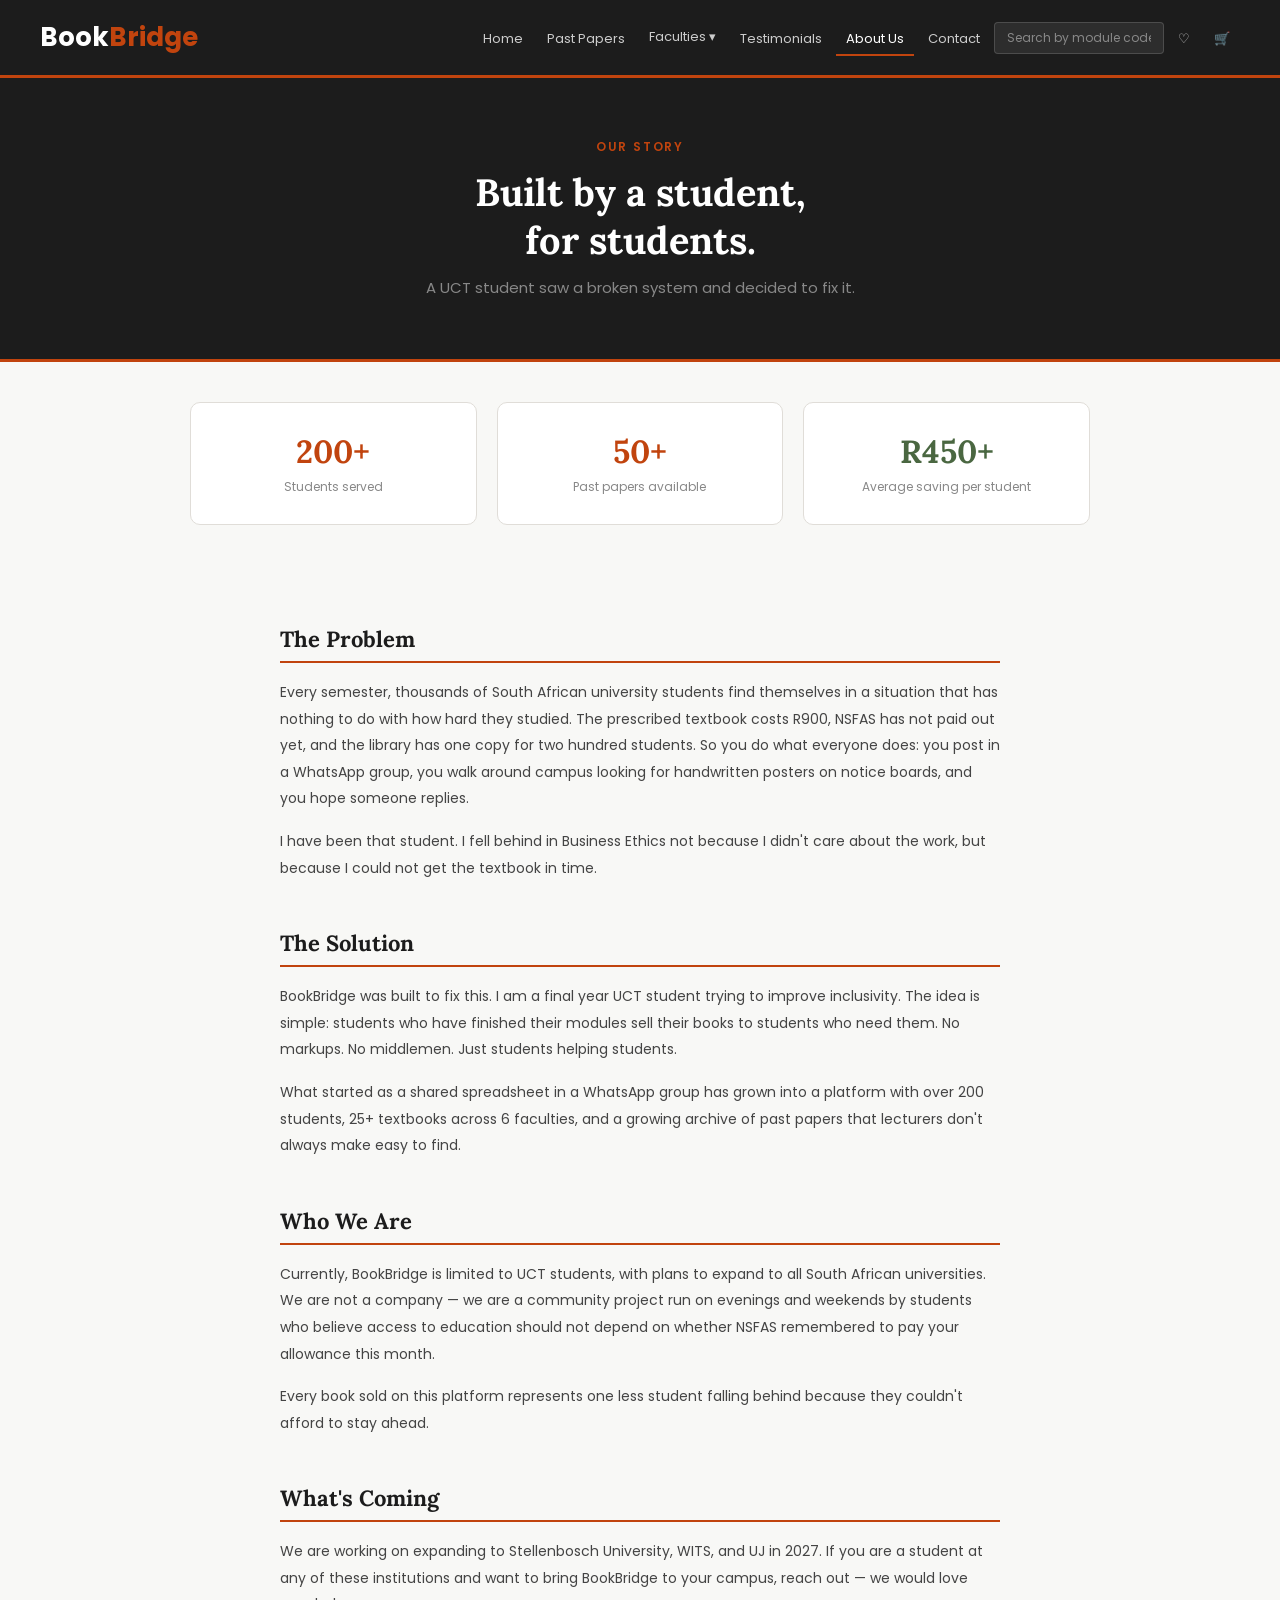
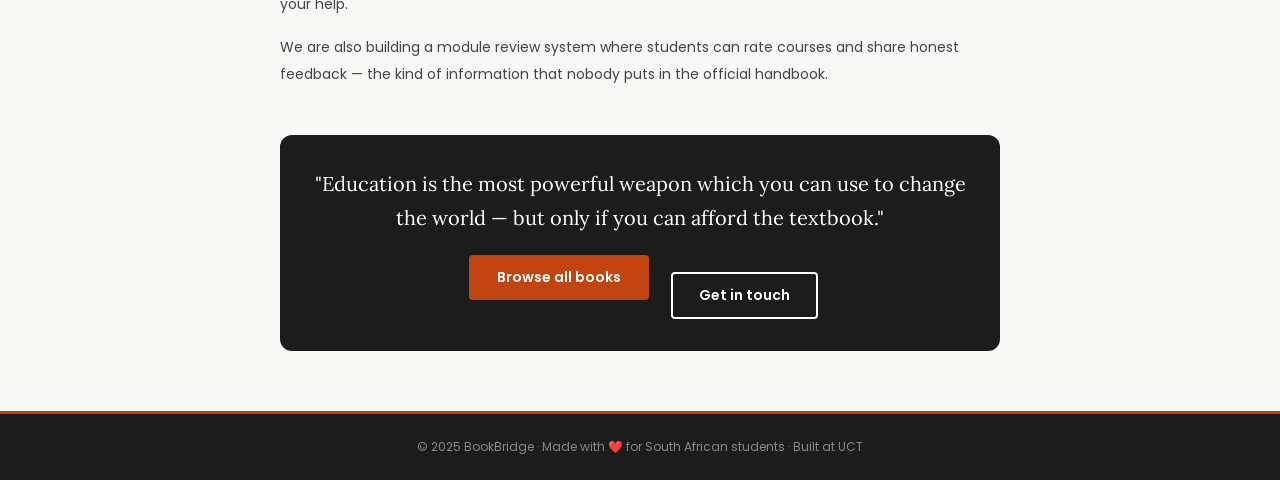
==== about.html @ 65fb14e6 "Initial commit - BookBridge website" ====
<!DOCTYPE html>
<html lang="en">
<head>
  <meta charset="UTF-8">
  <meta name="viewport" content="width=device-width, initial-scale=1.0">
  <title>About Us — BookBridge</title>
  <link href="https://fonts.googleapis.com/css2?family=Lora:wght@700&family=Poppins:wght@400;600&display=swap" rel="stylesheet">
  <link rel="stylesheet" href="style.css">
</head>
<body>

  <nav class="navbar">
    <a href="index.html" class="logo">Book<span>Bridge</span></a>
    <ul class="nav-links">
      <li><a href="index.html">Home</a></li>
      <li><a href="past-papers.html">Past Papers</a></li>
      <li class="nav-dropdown"><a href="#">Faculties ▾</a>
        <div class="dropdown-menu">
          <div class="dropdown-faculty"><a href="faculty health.html">🏥 Health Sciences</a></div>
          <div class="dropdown-faculty"><a href="faculty science.html">🔬 Science</a></div>
          <div class="dropdown-faculty"><a href="faculty commerce.html">💰 Commerce</a></div>
          <div class="dropdown-faculty"><a href="faculty humanities.html">🏛️ Humanities</a></div>
          <div class="dropdown-faculty"><a href="faculty EBE.html">⚙️ Engineering</a></div>
          <div class="dropdown-faculty"><a href="faculty law.html">⚖️ Law</a></div>
        </div>
      </li>
      <li><a href="testimonals.html">Testimonials</a></li>
      <li><a href="about.html" class="active">About Us</a></li>
      <li><a href="contact.html">Contact</a></li>
      <li><input type="text" class="nav-search" placeholder="Search by module code..."></li>
      <li><a href="#" class="nav-icon">♡</a></li>
      <li><a href="cart.html" class="nav-icon">🛒</a></li>
    </ul>
  </nav>

  <!-- ABOUT HERO -->
  <section class="about-hero">
    <div style="animation: fadeIn 0.6s ease;">
      <p style="font-size:12px;font-weight:600;letter-spacing:0.15em;text-transform:uppercase;color:#C1440E;margin-bottom:12px;">Our Story</p>
      <h1>Built by a student,<br>for students.</h1>
      <p style="margin-top:12px;">A UCT student saw a broken system and decided to fix it.</p>
    </div>
  </section>

  <!-- STATS -->
  <div style="background:#F8F8F6;padding:40px 40px;">
    <div class="about-stats" style="max-width:900px;margin:0 auto;">
      <div class="about-stat reveal reveal-delay-1">
        <div class="about-stat-num" data-target="200">0+</div>
        <div class="about-stat-label">Students served</div>
      </div>
      <div class="about-stat reveal reveal-delay-2">
        <div class="about-stat-num" data-target="50">0+</div>
        <div class="about-stat-label">Past papers available</div>
      </div>
      <div class="about-stat reveal reveal-delay-3">
        <div class="about-stat-num" style="color:#4A6741;" data-target="450">R0</div>
        <div class="about-stat-label">Average saving per student</div>
      </div>
    </div>
  </div>

  <!-- STORY -->
  <div class="about-content">
    <div class="about-section reveal">
      <h2>The Problem</h2>
      <p>Every semester, thousands of South African university students find themselves in a situation that has nothing to do with how hard they studied. The prescribed textbook costs R900, NSFAS has not paid out yet, and the library has one copy for two hundred students. So you do what everyone does: you post in a WhatsApp group, you walk around campus looking for handwritten posters on notice boards, and you hope someone replies.</p>
      <p>I have been that student. I fell behind in Business Ethics not because I didn't care about the work, but because I could not get the textbook in time.</p>
    </div>

    <div class="about-section reveal">
      <h2>The Solution</h2>
      <p>BookBridge was built to fix this. I am a final year UCT student trying to improve inclusivity. The idea is simple: students who have finished their modules sell their books to students who need them. No markups. No middlemen. Just students helping students.</p>
      <p>What started as a shared spreadsheet in a WhatsApp group has grown into a platform with over 200 students, 25+ textbooks across 6 faculties, and a growing archive of past papers that lecturers don't always make easy to find.</p>
    </div>

    <div class="about-section reveal">
      <h2>Who We Are</h2>
      <p>Currently, BookBridge is limited to UCT students, with plans to expand to all South African universities. We are not a company — we are a community project run on evenings and weekends by students who believe access to education should not depend on whether NSFAS remembered to pay your allowance this month.</p>
      <p>Every book sold on this platform represents one less student falling behind because they couldn't afford to stay ahead.</p>
    </div>

    <div class="about-section reveal">
      <h2>What's Coming</h2>
      <p>We are working on expanding to Stellenbosch University, WITS, and UJ in 2027. If you are a student at any of these institutions and want to bring BookBridge to your campus, reach out — we would love your help.</p>
      <p>We are also building a module review system where students can rate courses and share honest feedback — the kind of information that nobody puts in the official handbook.</p>
    </div>

    <div style="background: #1C1C1C; border-radius: 12px; padding: 32px; margin-top: 40px; text-align:center; animation: fadeIn 0.6s ease;" class="reveal">
      <p style="font-family:'Lora',serif;font-size:20px;color:white;line-height:1.7;margin-bottom:20px;">"Education is the most powerful weapon which you can use to change the world — but only if you can afford the textbook."</p>
      <a href="shop.html" class="btn-main">Browse all books</a>
      <a href="contact.html" class="btn-outline" style="margin-left:12px;">Get in touch</a>
    </div>
  </div>

  <footer class="footer">
    <p>© 2025 BookBridge · Made with ❤️ for South African students · Built at UCT</p>
  </footer>

  <script>
    const obs = new IntersectionObserver(entries => {
      entries.forEach(e => { if (e.isIntersecting) { e.target.classList.add('visible'); obs.unobserve(e.target); } });
    }, { threshold: 0.1 });
    document.querySelectorAll('.reveal').forEach(el => obs.observe(el));

    // Count up stats
    const statObs = new IntersectionObserver(entries => {
      entries.forEach(e => {
        if (e.isIntersecting) {
          const target = parseInt(e.target.dataset.target);
          let start = 0;
          const step = Math.ceil(target / 60);
          const prefix = e.target.textContent.startsWith('R') ? 'R' : '';
          const suffix = '+';
          const t = setInterval(() => {
            start = Math.min(start + step, target);
            e.target.textContent = prefix + start + (start < target ? '' : suffix);
            if (start >= target) clearInterval(t);
          }, 16);
          statObs.unobserve(e.target);
        }
      });
    }, { threshold: 0.5 });
    document.querySelectorAll('[data-target]').forEach(el => statObs.observe(el));
  </script>
</body>
</html>
---- style.css ----
/* =============================================
   BOOKBRIDGE — GLOBAL STYLES
   ============================================= */

* {
  margin: 0;
  padding: 0;
  box-sizing: border-box;
}

body {
  font-family: 'Poppins', sans-serif;
  background-color: #F8F8F6;
  color: #1C1C1C;
}

/* ── NAVBAR ── */
.navbar {
  background-color: #1C1C1C;
  padding: 18px 40px;
  display: flex;  /* FIXED typo: was display:felx */
  align-items: center;
  justify-content: space-between;
  border-bottom: 3px solid #C1440E;
  position: sticky;
  top: 0;
  z-index: 500;
}

.logo {
  font-size: 26px;
  font-weight: 700;
  color: #ffffff;
  text-decoration: none;
  font-family: 'Poppins', sans-serif;
}

.logo span {
  color: #C1440E;
}

.nav-links {
  display: flex;
  gap: 4px;
  list-style: none;
  align-items: center;
}

.nav-links a {
  color: #cccccc;
  text-decoration: none;
  font-size: 13px;
  font-family: 'Poppins', sans-serif;
  transition: all 0.3s ease;
  padding: 6px 10px;
  border-bottom: 2px solid transparent;
  position: relative;
}

.nav-links a:hover {
  color: #ffffff;
  border-bottom-color: #C1440E;
}

.nav-links a.active {
  color: #ffffff;
  border-bottom-color: #C1440E;
}

/* DROPDOWN MEGA MENU */
.nav-dropdown {
  position: relative;
}

.nav-dropdown > a {
  display: flex;
  align-items: center;
  gap: 4px;
  cursor: pointer;
}

.dropdown-menu {
  display: none;
  position: absolute;
  top: 100%;
  left: 0;
  background: #1C1C1C;
  border: 1px solid #333;
  border-top: 2px solid #C1440E;
  min-width: 200px;
  z-index: 600;
  box-shadow: 0 8px 24px rgba(0,0,0,0.4);
  animation: fadeIn 0.2s ease;
}

.nav-dropdown:hover .dropdown-menu {
  display: block;
}

.dropdown-faculty {
  position: relative;
}

.dropdown-faculty > a {
  display: flex;
  align-items: center;
  justify-content: space-between;
  padding: 10px 16px;
  color: #ccc;
  font-size: 13px;
  text-decoration: none;
  transition: all 0.2s;
  border-left: 3px solid transparent;
  border-bottom: none;
  cursor: pointer;
}

.dropdown-faculty > a:hover {
  color: white;
  background: rgba(193,68,14,0.15);
  border-left-color: #C1440E;
}

.sub-menu {
  display: none;
  position: absolute;
  top: 0;
  left: 100%;
  background: #252525;
  border: 1px solid #333;
  border-left: 2px solid #C1440E;
  min-width: 180px;
  box-shadow: 8px 4px 24px rgba(0,0,0,0.4);
  animation: fadeIn 0.15s ease;
}

.dropdown-faculty:hover .sub-menu {
  display: block;
}

.sub-menu a {
  display: block;
  padding: 9px 16px;
  color: #bbb;
  font-size: 12px;
  text-decoration: none;
  border-bottom: none !important;
  border-left: 3px solid transparent;
  transition: all 0.2s;
}

.sub-menu a:hover {
  color: white;
  background: rgba(193,68,14,0.2);
  border-left-color: #C1440E;
}

/* NAV SEARCH */
.nav-search {
  background: rgba(255,255,255,0.08);
  border: 1px solid rgba(255,255,255,0.15);
  border-radius: 4px;
  padding: 6px 12px;
  color: white;
  font-size: 12px;
  outline: none;
  width: 170px;
  font-family: 'Poppins', sans-serif;
  transition: all 0.3s ease;
}

.nav-search:focus {
  border-color: #C1440E;
  background: rgba(255,255,255,0.12);
  width: 200px;
}

.nav-search::placeholder {
  color: #888;
}

.nav-icon {
  color: #cccccc;
  font-size: 18px;
  text-decoration: none;
  transition: all 0.3s ease;
  border-bottom: none !important;
}

.nav-icon:hover {
  color: #C1440E;
  transform: scale(1.2);
}

/* =============================================
   ANIMATIONS
   ============================================= */

@keyframes fadeIn {
  from { opacity: 0; }
  to { opacity: 1; }
}

@keyframes slideUp {
  from {
    opacity: 0;
    transform: translateY(24px);
  }
  to {
    opacity: 1;
    transform: translateY(0);
  }
}

@keyframes slideDown {
  from {
    opacity: 0;
    transform: translateY(-16px);
  }
  to {
    opacity: 1;
    transform: translateY(0);
  }
}

@keyframes zoomSlow {
  from { transform: scale(1); }
  to { transform: scale(1.08); }
}

@keyframes countUp {
  from { opacity: 0; transform: translateY(10px); }
  to { opacity: 1; transform: translateY(0); }
}

@keyframes ripple {
  0% { transform: scale(0); opacity: 0.5; }
  100% { transform: scale(4); opacity: 0; }
}

@keyframes chipBounce {
  0%, 100% { transform: scale(1); }
  50% { transform: scale(0.92); }
}

@keyframes modalIn {
  from { opacity: 0; transform: scale(0.92) translateY(20px); }
  to { opacity: 1; transform: scale(1) translateY(0); }
}

/* Scroll reveal base */
.reveal {
  opacity: 0;
  transform: translateY(30px);
  transition: opacity 0.6s ease, transform 0.6s ease;
}

.reveal.visible {
  opacity: 1;
  transform: translateY(0);
}

.reveal-delay-1 { transition-delay: 0.1s; }
.reveal-delay-2 { transition-delay: 0.2s; }
.reveal-delay-3 { transition-delay: 0.3s; }
.reveal-delay-4 { transition-delay: 0.4s; }

/* =============================================
   HERO SECTION
   ============================================= */

.hero {
  position: relative;
  height: 500px;
  display: flex;
  align-items: center;
  justify-content: center;
  overflow: hidden;
  text-align: center;
}

.hero-bg {
  position: absolute;
  top: 0; left: 0; right: 0; bottom: 0;
  background-image: url('images/hero-bg.jpg');
  background-size: cover;
  background-position: center;
  animation: zoomSlow 8s ease-in-out infinite alternate;
}

.hero-overlay {
  position: absolute;
  top: 0; left: 0; right: 0; bottom: 0;
  background: rgba(28, 28, 28, 0.75);
}

.hero-content {
  position: relative;
  z-index: 2;
  padding: 0 40px;
}

.hero-content h1 {
  font-family: 'Lora', serif;
  font-size: 42px;
  color: #ffffff;
  margin-bottom: 14px;
  animation: fadeIn 1s ease forwards;
  opacity: 0;
  animation-delay: 0.2s;
}

.hero-content p {
  font-family: 'Poppins', sans-serif;
  font-size: 16px;
  color: #E8D5B0;
  margin-bottom: 28px;
  animation: slideUp 0.8s ease forwards;
  opacity: 0;
  animation-delay: 0.6s;
}

.hero-btns {
  animation: slideUp 0.8s ease forwards;
  opacity: 0;
  animation-delay: 0.9s;
}

.stats-row {
  display: flex;
  gap: 16px;
  justify-content: center;
  margin-top: 28px;
  animation: slideUp 0.8s ease forwards;
  opacity: 0;
  animation-delay: 1.2s;
}

.stat-card {
  background: rgba(255, 255, 255, 0.12);
  border: 1px solid rgba(255, 255, 255, 0.25);
  border-radius: 8px;
  padding: 12px 24px;
  text-align: center;
  backdrop-filter: blur(6px);
  transition: all 0.3s ease;
  cursor: default;
}

.stat-card:hover {
  background: rgba(255, 255, 255, 0.2);
  border-color: rgba(193, 68, 14, 0.5);
  transform: translateY(-3px);
}

.stat-number {
  font-family: 'Lora', serif;
  font-size: 20px;
  font-weight: 700;
  color: #C1440E;
}

.stat-number.olive {
  color: #8DB87A;
}

.stat-label {
  font-size: 11px;
  color: #E8D5B0;
  margin-top: 2px;
}

/* =============================================
   BUTTONS
   ============================================= */

.btn-main {
  background-color: #C1440E;
  color: #ffffff;
  border: none;
  border-radius: 4px;
  padding: 12px 28px;
  font-size: 14px;
  font-weight: 600;
  font-family: 'Poppins', sans-serif;
  cursor: pointer;
  text-decoration: none;
  display: inline-block;
  transition: all 0.3s ease;
  position: relative;
  overflow: hidden;
  margin: 0 6px;
}

.btn-main:hover {
  background-color: #A33A0C;
  color: #ffffff;
  transform: translateY(-2px);
  box-shadow: 0 6px 16px rgba(193, 68, 14, 0.4);
}

.btn-main:active {
  transform: translateY(0);
  box-shadow: none;
}

.btn-outline {
  background-color: transparent;
  color: #ffffff;
  border: 2px solid #ffffff;
  border-radius: 4px;
  padding: 11px 26px;
  font-size: 14px;
  font-weight: 600;
  font-family: 'Poppins', sans-serif;
  cursor: pointer;
  text-decoration: none;
  display: inline-block;
  transition: all 0.3s ease;
}

.btn-outline:hover {
  background-color: #ffffff;
  color: #1C1C1C;
  transform: translateY(-2px);
  box-shadow: 0 4px 12px rgba(255, 255, 255, 0.2);
}

.btn-outline:active {
  transform: translateY(0);
  box-shadow: none;
}

.btn-outline-dark {
  background-color: transparent;
  color: #1C1C1C;
  border: 2px solid #1C1C1C;
  border-radius: 4px;
  padding: 12px 32px;
  font-size: 14px;
  font-weight: 600;
  font-family: 'Poppins', sans-serif;
  text-decoration: none;
  display: inline-block;
  transition: all 0.3s ease;
}

.btn-outline-dark:hover {
  background-color: #1C1C1C;
  color: #ffffff;
  transform: translateY(-2px);
}

.btn-outline-dark:active {
  transform: translateY(0);
}

.btn-small {
  background-color: #C1440E;
  color: #ffffff;
  border: none;
  border-radius: 3px;
  padding: 5px 10px;
  font-size: 11px;
  font-family: 'Poppins', sans-serif;
  cursor: pointer;
  width: 100%;
  transition: all 0.3s ease;
}

.btn-small:hover {
  background-color: #A33A0C;
  color: #ffffff;
  transform: translateY(-1px);
}

.btn-small:active {
  transform: translateY(0);
}

/* =============================================
   FACULTY SECTION
   ============================================= */

.faculty-section {
  padding: 60px 40px;
  background-color: #F8F8F6;
  text-align: center;
}

.section-title {
  font-family: 'Lora', serif;
  font-size: 28px;
  color: #1C1C1C;
  margin-bottom: 8px;
}

.section-subtitle {
  font-family: 'Poppins', sans-serif;
  font-size: 14px;
  color: #888888;
  margin-bottom: 40px;
}

.faculty-grid {
  display: grid;
  grid-template-columns: repeat(3, 1fr);
  gap: 20px;
  max-width: 1200px;
  margin: 0 auto;
}

.faculty-card {
  background-color: #ffffff;
  border: 1px solid #E0DDD8;
  border-radius: 10px;
  overflow: hidden;
  text-decoration: none;
  color: #1C1C1C;
  display: flex;
  flex-direction: column;
  transition: all 0.3s ease;
  cursor: pointer;
}

.faculty-card:hover {
  transform: translateY(-6px);
  box-shadow: 0 12px 28px rgba(193, 68, 14, 0.18);
  border-color: #C1440E;
}

.faculty-img {
  width: 100%;
  height: 160px;
  overflow: hidden;
  background-color: #E8E4DE;
}

.faculty-img img {
  width: 100%;
  height: 100%;
  object-fit: cover;
  transition: transform 0.4s ease;
}

.faculty-card:hover .faculty-img img {
  transform: scale(1.05);
}

.faculty-info {
  padding: 16px;
  flex: 1;
  text-align: left;
}

.faculty-name {
  font-family: 'Lora', serif;
  font-size: 15px;
  font-weight: 700;
  color: #1C1C1C;
  margin-bottom: 6px;
}

.faculty-desc {
  font-family: 'Poppins', sans-serif;
  font-size: 12px;
  color: #888888;
  margin-bottom: 10px;
  line-height: 1.5;
}

.faculty-count {
  font-family: 'Poppins', sans-serif;
  font-size: 11px;
  font-weight: 600;
  color: #4A6741;
  background-color: #EDF2E8;
  padding: 3px 10px;
  border-radius: 20px;
}

.faculty-btn {
  background-color: #C1440E;
  color: #ffffff;
  font-family: 'Poppins', sans-serif;
  font-size: 13px;
  font-weight: 600;
  padding: 9px 22px;
  border-radius: 30px;          /* pill shape */
  text-align: center;
  width: fit-content;
  margin: 0 16px 16px auto;     /* right-aligned, off the bottom */
  transition: all 0.3s ease;
}

.faculty-card:hover .faculty-btn {
  background-color: #A33A0C;
  transform: translateY(-1px);
  box-shadow: 0 4px 12px rgba(193, 68, 14, 0.35);
}

.section-cta {
  margin-top: 40px;
}

/* =============================================
   BOOK CARDS (All Books / Faculty pages)
   ============================================= */

.book-card {
  background: #ffffff;
  border: 1px solid #E0DDD8;
  border-radius: 10px;
  overflow: hidden;
  display: flex;
  flex-direction: column;
  transition: all 0.3s ease;
  cursor: pointer;
}

.book-card:hover {
  transform: translateY(-6px);
  box-shadow: 0 12px 28px rgba(193, 68, 14, 0.18);
  border-color: #C1440E;
}

.book-card:hover .book-thumb img {
  transform: scale(1.06);
}

.book-thumb {
  height: 180px;
  overflow: hidden;
  background: #E8E4DE;
  position: relative;
}

.book-thumb img {
  width: 100%;
  height: 100%;
  object-fit: cover;
  transition: transform 0.4s ease;
}

.book-badge-row {
  position: absolute;
  top: 8px;
  left: 8px;
  display: flex;
  gap: 4px;
}

.badge {
  font-size: 10px;
  font-weight: 600;
  padding: 3px 8px;
  border-radius: 20px;
  font-family: 'Poppins', sans-serif;
}

.badge-faculty {
  background: rgba(28,28,28,0.75);
  color: #E8D5B0;
}

.badge-new { background: #4A6741; color: white; }
.badge-good { background: #2a7bc4; color: white; }
.badge-acceptable { background: #C1440E; color: white; }

.book-info {
  padding: 14px;
  flex: 1;
}

.book-code {
  font-size: 11px;
  font-weight: 600;
  color: #C1440E;
  text-transform: uppercase;
  letter-spacing: 0.05em;
  margin-bottom: 4px;
}

.book-title {
  font-family: 'Lora', serif;
  font-size: 14px;
  font-weight: 700;
  color: #1C1C1C;
  margin-bottom: 6px;
  line-height: 1.4;
}

.book-review {
  font-size: 11px;
  color: #888;
  font-style: italic;
  line-height: 1.5;
  margin-bottom: 8px;
  padding: 6px 8px;
  background: #fdf8f4;
  border-left: 2px solid #C1440E;
  border-radius: 0 4px 4px 0;
}

.book-seller {
  font-size: 11px;
  color: #666;
  margin-bottom: 4px;
}

.book-seller span {
  font-weight: 600;
  color: #4A6741;
}

.book-price-row {
  display: flex;
  align-items: center;
  justify-content: space-between;
  padding: 10px 14px;
  border-top: 1px solid #f0ede8;
}

.book-price {
  font-family: 'Lora', serif;
  font-size: 18px;
  font-weight: 700;
  color: #C1440E;
}

.book-buy-btn {
  background: #C1440E;
  color: white;
  border: none;
  border-radius: 4px;
  padding: 6px 14px;
  font-size: 12px;
  font-weight: 600;
  font-family: 'Poppins', sans-serif;
  cursor: pointer;
  transition: all 0.3s ease;
}

.book-buy-btn:hover {
  background: #A33A0C;
  transform: translateY(-1px);
}

/* =============================================
   PAGE HEADER (used on inner pages)
   ============================================= */

.page-header {
  background: #1C1C1C;
  padding: 40px 40px 32px;
  border-bottom: 3px solid #C1440E;
  animation: fadeIn 0.5s ease;
}

.breadcrumb {
  display: flex;
  align-items: center;
  gap: 6px;
  font-size: 12px;
  color: #888;
  margin-bottom: 14px;
}

.breadcrumb a {
  color: #888;
  text-decoration: none;
  transition: color 0.2s;
}

.breadcrumb a:hover {
  color: #C1440E;
}

.breadcrumb .sep {
  color: #555;
}

.breadcrumb .current {
  color: #C1440E;
}

.page-header h1 {
  font-family: 'Lora', serif;
  font-size: 32px;
  color: #ffffff;
  margin-bottom: 6px;
  animation: slideDown 0.5s ease;
}

.page-header h1 span {
  color: #C1440E;
}

.page-header p {
  font-size: 13px;
  color: #888;
}

/* =============================================
   FILTER BAR
   ============================================= */

.filter-bar {
  background: #ffffff;
  border-bottom: 1px solid #E0DDD8;
  padding: 14px 32px;
  display: flex;
  align-items: center;
  gap: 12px;
  flex-wrap: wrap;
}

.filter-search {
  background: #F8F8F6;
  border: 1px solid #E0DDD8;
  border-radius: 4px;
  padding: 7px 14px;
  font-size: 13px;
  font-family: 'Poppins', sans-serif;
  outline: none;
  width: 220px;
  transition: all 0.3s ease;
  color: #1C1C1C;
}

.filter-search:focus {
  border-color: #C1440E;
  box-shadow: 0 0 0 2px rgba(193,68,14,0.1);
}

.filter-select {
  background: #F8F8F6;
  border: 1px solid #E0DDD8;
  border-radius: 4px;
  padding: 7px 14px;
  font-size: 13px;
  font-family: 'Poppins', sans-serif;
  outline: none;
  color: #1C1C1C;
  cursor: pointer;
  transition: all 0.3s ease;
}

.filter-select:focus {
  border-color: #C1440E;
}

.chip {
  background: #F8F8F6;
  border: 1px solid #E0DDD8;
  border-radius: 20px;
  padding: 5px 14px;
  font-size: 12px;
  font-weight: 600;
  font-family: 'Poppins', sans-serif;
  cursor: pointer;
  transition: all 0.25s ease;
  color: #666;
  user-select: none;
}

.chip:hover {
  border-color: #C1440E;
  color: #C1440E;
}

.chip.active {
  background: #C1440E;
  border-color: #C1440E;
  color: white;
  animation: chipBounce 0.25s ease;
}

/* =============================================
   SIDEBAR (Past Papers / Faculty pages)
   ============================================= */

.main-layout {
  display: grid;
  grid-template-columns: 240px 1fr;
  min-height: calc(100vh - 130px);
}

.sidebar {
  background: #ffffff;
  border-right: 1px solid #E0DDD8;
  padding: 28px 0;
}

.sidebar-label {
  font-size: 10px;
  font-weight: 600;
  text-transform: uppercase;
  letter-spacing: 0.12em;
  color: #aaa;
  padding: 0 20px;
  margin-bottom: 10px;
}

.fac-btn {
  display: flex;
  align-items: center;
  gap: 10px;
  width: 100%;
  padding: 11px 20px;
  background: none;
  border: none;
  border-left: 3px solid transparent;
  text-align: left;
  cursor: pointer;
  font-family: 'Poppins', sans-serif;
  font-size: 13px;
  color: #444;
  transition: all 0.2s;
}

.fac-btn:hover {
  background: #fdf8f4;
  color: #C1440E;
  border-left-color: #C1440E;
}

.fac-btn.active {
  background: #fdf0eb;
  color: #C1440E;
  border-left-color: #C1440E;
  font-weight: 600;
}

.fac-icon {
  font-size: 1rem;
  width: 1.3rem;
  text-align: center;
}

.fac-count {
  margin-left: auto;
  background: #f0ede8;
  color: #999;
  font-size: 10px;
  font-weight: 600;
  padding: 2px 7px;
  border-radius: 10px;
}

.fac-btn.active .fac-count {
  background: #C1440E;
  color: white;
}

.sidebar-divider {
  height: 1px;
  background: #E0DDD8;
  margin: 10px 20px;
}

/* =============================================
   CONTENT AREA
   ============================================= */

.content {
  padding: 28px 32px;
  background: #F8F8F6;
}

.content-top {
  display: flex;
  align-items: flex-start;
  justify-content: space-between;
  margin-bottom: 20px;
  flex-wrap: wrap;
  gap: 12px;
}

.content-title {
  font-family: 'Lora', serif;
  font-size: 20px;
  color: #1C1C1C;
  margin-bottom: 3px;
}

.content-sub {
  font-size: 12px;
  color: #888;
}

/* =============================================
   PAPER CARDS (Past Papers page)
   ============================================= */

.year-group {
  margin-bottom: 32px;
}

.year-label {
  font-family: 'Lora', serif;
  font-size: 14px;
  font-weight: 700;
  color: #888;
  margin-bottom: 14px;
  padding-bottom: 6px;
  border-bottom: 1px solid #E0DDD8;
  letter-spacing: 0.05em;
}

.papers-grid {
  display: grid;
  grid-template-columns: repeat(auto-fill, minmax(220px, 1fr));
  gap: 16px;
}

.paper-card {
  background: #ffffff;
  border: 1px solid #E0DDD8;
  border-radius: 8px;
  overflow: hidden;
  cursor: pointer;
  transition: all 0.3s ease;
  display: flex;
  flex-direction: column;
}

.paper-card:hover {
  transform: translateY(-4px);
  box-shadow: 0 8px 24px rgba(193,68,14,0.15);
  border-color: #C1440E;
}

.paper-thumb {
  position: relative;
  height: 140px;
  overflow: hidden;
  background: #f5f0e8;
}

.paper-thumb img {
  width: 100%;
  height: 100%;
  object-fit: cover;
  transition: transform 0.4s ease;
}

.paper-card:hover .paper-thumb img {
  transform: scale(1.04);
}

.thumb-overlay {
  position: absolute;
  inset: 0;
  background: rgba(193,68,14,0.7);
  display: flex;
  align-items: center;
  justify-content: center;
  font-size: 1.5rem;
  opacity: 0;
  transition: opacity 0.3s ease;
}

.paper-card:hover .thumb-overlay {
  opacity: 1;
}

.paper-body {
  padding: 12px;
  flex: 1;
}

.paper-tags {
  display: flex;
  gap: 6px;
  align-items: center;
  margin-bottom: 6px;
}

.tag-code {
  font-size: 10px;
  font-weight: 700;
  color: #C1440E;
  background: #fdf0eb;
  padding: 2px 7px;
  border-radius: 3px;
  font-family: 'Poppins', sans-serif;
}

.tag-type {
  font-size: 10px;
  font-weight: 600;
  padding: 2px 7px;
  border-radius: 3px;
  font-family: 'Poppins', sans-serif;
}

.tag-type.exam { background: #e8f0e8; color: #4A6741; }
.tag-type.test { background: #e8eef8; color: #2a5a9c; }
.tag-type.memo { background: #f8f0e0; color: #8a6020; }

.paper-name {
  font-family: 'Lora', serif;
  font-size: 13px;
  font-weight: 700;
  color: #1C1C1C;
  margin-bottom: 4px;
  line-height: 1.4;
}

.paper-meta {
  font-size: 11px;
  color: #888;
}

.paper-view-btn {
  background: #1C1C1C;
  color: white;
  border: none;
  padding: 8px;
  font-size: 11px;
  font-weight: 600;
  font-family: 'Poppins', sans-serif;
  cursor: pointer;
  transition: background 0.2s;
  width: 100%;
}

.paper-card:hover .paper-view-btn {
  background: #C1440E;
}

/* =============================================
   MODAL
   ============================================= */

.modal-overlay {
  position: fixed;
  inset: 0;
  background: rgba(0,0,0,0.8);
  z-index: 900;
  display: flex;
  align-items: center;
  justify-content: center;
  opacity: 0;
  visibility: hidden;
  transition: opacity 0.3s ease, visibility 0.3s;
}

.modal-overlay.open {
  opacity: 1;
  visibility: visible;
}

.modal-box {
  background: white;
  border-radius: 12px;
  max-width: 680px;
  width: 90%;
  max-height: 85vh;
  overflow-y: auto;
  position: relative;
  animation: modalIn 0.35s ease;
}

.modal-header {
  padding: 20px 24px 16px;
  border-bottom: 1px solid #E0DDD8;
  display: flex;
  align-items: flex-start;
  justify-content: space-between;
  gap: 12px;
}

.modal-title {
  font-family: 'Lora', serif;
  font-size: 18px;
  color: #1C1C1C;
  margin-bottom: 4px;
}

.modal-meta {
  font-size: 12px;
  color: #888;
}

.modal-close {
  background: none;
  border: none;
  font-size: 20px;
  cursor: pointer;
  color: #888;
  padding: 4px;
  flex-shrink: 0;
  transition: color 0.2s;
}

.modal-close:hover {
  color: #C1440E;
}

.modal-img-wrap {
  padding: 16px 24px;
}

.modal-img-wrap img {
  width: 100%;
  border-radius: 6px;
}

.modal-placeholder {
  background: #f5f0e8;
  border-radius: 8px;
  padding: 48px 24px;
  text-align: center;
}

.ph-icon {
  font-size: 3rem;
  margin-bottom: 12px;
}

.modal-placeholder p {
  font-size: 13px;
  color: #888;
  line-height: 1.7;
}

.modal-placeholder code {
  background: #e8e4de;
  padding: 2px 6px;
  border-radius: 3px;
  font-size: 11px;
  color: #C1440E;
}

.modal-nav {
  display: flex;
  align-items: center;
  justify-content: space-between;
  padding: 14px 24px 20px;
  border-top: 1px solid #E0DDD8;
}

.modal-nav button {
  background: #1C1C1C;
  color: white;
  border: none;
  border-radius: 4px;
  padding: 8px 18px;
  font-size: 13px;
  font-family: 'Poppins', sans-serif;
  cursor: pointer;
  transition: all 0.2s ease;
}

.modal-nav button:hover:not(:disabled) {
  background: #C1440E;
}

.modal-nav button:disabled {
  opacity: 0.35;
  cursor: not-allowed;
}

.modal-counter {
  font-size: 12px;
  color: #888;
  font-family: 'Poppins', sans-serif;
}

/* =============================================
   EMPTY STATE
   ============================================= */

.empty {
  grid-column: 1 / -1;
  text-align: center;
  padding: 60px 20px;
  color: #888;
}

.empty-icon {
  font-size: 3rem;
  margin-bottom: 12px;
}

.empty h3 {
  font-family: 'Lora', serif;
  font-size: 18px;
  color: #1C1C1C;
  margin-bottom: 6px;
}

.empty p {
  font-size: 13px;
}

/* =============================================
   TESTIMONIALS / REVIEWS PAGE
   ============================================= */

.testimonial-card {
  background: #ffffff;
  border: 1px solid #E0DDD8;
  border-radius: 10px;
  padding: 24px;
  transition: all 0.3s ease;
  position: relative;
}

.testimonial-card:hover {
  transform: translateY(-4px);
  box-shadow: 0 10px 24px rgba(193,68,14,0.12);
  border-color: #C1440E;
}

.testimonial-quote {
  font-size: 36px;
  color: #C1440E;
  line-height: 1;
  margin-bottom: 8px;
  font-family: 'Lora', serif;
}

.testimonial-text {
  font-size: 13px;
  color: #444;
  line-height: 1.7;
  margin-bottom: 16px;
  font-style: italic;
}

.testimonial-tip {
  background: #fdf8f4;
  border-left: 3px solid #C1440E;
  border-radius: 0 6px 6px 0;
  padding: 10px 14px;
  margin-bottom: 16px;
}

.testimonial-tip h4 {
  font-size: 11px;
  font-weight: 700;
  color: #C1440E;
  text-transform: uppercase;
  letter-spacing: 0.05em;
  margin-bottom: 4px;
}

.testimonial-tip p {
  font-size: 12px;
  color: #666;
  line-height: 1.6;
}

.testimonial-author {
  display: flex;
  align-items: center;
  gap: 12px;
}

.author-avatar {
  width: 40px;
  height: 40px;
  border-radius: 50%;
  background: #C1440E;
  color: white;
  display: flex;
  align-items: center;
  justify-content: center;
  font-family: 'Lora', serif;
  font-size: 16px;
  font-weight: 700;
  flex-shrink: 0;
}

.author-name {
  font-weight: 700;
  font-size: 13px;
  color: #1C1C1C;
  margin-bottom: 2px;
}

.author-detail {
  font-size: 11px;
  color: #888;
}

/* =============================================
   ABOUT PAGE
   ============================================= */

.about-hero {
  background: #1C1C1C;
  padding: 60px 40px;
  border-bottom: 3px solid #C1440E;
  text-align: center;
}

.about-hero h1 {
  font-family: 'Lora', serif;
  font-size: 38px;
  color: white;
  margin-bottom: 12px;
}

.about-hero p {
  font-size: 15px;
  color: #888;
  max-width: 600px;
  margin: 0 auto;
}

.about-content {
  max-width: 800px;
  margin: 0 auto;
  padding: 60px 40px;
}

.about-section {
  margin-bottom: 48px;
}

.about-section h2 {
  font-family: 'Lora', serif;
  font-size: 22px;
  color: #1C1C1C;
  margin-bottom: 16px;
  padding-bottom: 8px;
  border-bottom: 2px solid #C1440E;
}

.about-section p {
  font-size: 14px;
  color: #444;
  line-height: 1.9;
  margin-bottom: 16px;
}

.about-stats {
  display: grid;
  grid-template-columns: repeat(3, 1fr);
  gap: 20px;
  margin: 40px 0;
}

.about-stat {
  text-align: center;
  padding: 28px 20px;
  background: white;
  border: 1px solid #E0DDD8;
  border-radius: 10px;
  transition: all 0.3s ease;
}

.about-stat:hover {
  border-color: #C1440E;
  box-shadow: 0 6px 20px rgba(193,68,14,0.1);
}

.about-stat-num {
  font-family: 'Lora', serif;
  font-size: 32px;
  font-weight: 700;
  color: #C1440E;
  margin-bottom: 6px;
}

.about-stat-label {
  font-size: 12px;
  color: #888;
}

/* =============================================
   CONTACT PAGE
   ============================================= */

.contact-layout {
  display: grid;
  grid-template-columns: 1fr 1fr;
  gap: 40px;
  max-width: 1000px;
  margin: 0 auto;
  padding: 60px 40px;
}

.contact-form-wrap h2,
.contact-info-wrap h2 {
  font-family: 'Lora', serif;
  font-size: 22px;
  color: #1C1C1C;
  margin-bottom: 6px;
}

.contact-form-wrap p,
.contact-info-wrap p {
  font-size: 13px;
  color: #888;
  margin-bottom: 24px;
}

.form-group {
  margin-bottom: 16px;
}

.form-group label {
  display: block;
  font-size: 12px;
  font-weight: 600;
  color: #444;
  margin-bottom: 6px;
}

.form-group input,
.form-group textarea {
  width: 100%;
  padding: 10px 14px;
  border: 1px solid #E0DDD8;
  border-radius: 4px;
  font-size: 13px;
  font-family: 'Poppins', sans-serif;
  color: #1C1C1C;
  background: #F8F8F6;
  outline: none;
  transition: all 0.3s ease;
}

.form-group input:focus,
.form-group textarea:focus {
  border-color: #C1440E;
  background: white;
  box-shadow: 0 0 0 3px rgba(193,68,14,0.1);
}

.form-group textarea {
  resize: vertical;
  min-height: 120px;
}

.contact-info-item {
  display: flex;
  align-items: flex-start;
  gap: 14px;
  margin-bottom: 20px;
  padding: 14px;
  background: white;
  border: 1px solid #E0DDD8;
  border-radius: 8px;
  transition: all 0.3s ease;
}

.contact-info-item:hover {
  border-color: #C1440E;
}

.contact-icon {
  font-size: 1.2rem;
  width: 36px;
  height: 36px;
  background: #fdf0eb;
  border-radius: 50%;
  display: flex;
  align-items: center;
  justify-content: center;
  flex-shrink: 0;
}

.contact-info-text h4 {
  font-size: 13px;
  font-weight: 600;
  color: #1C1C1C;
  margin-bottom: 3px;
}

.contact-info-text p {
  font-size: 12px;
  color: #888;
  margin: 0;
}

.social-links {
  display: flex;
  gap: 10px;
  margin-top: 20px;
  flex-wrap: wrap;
}

.social-btn {
  display: flex;
  align-items: center;
  gap: 6px;
  padding: 8px 16px;
  border-radius: 4px;
  font-size: 12px;
  font-weight: 600;
  text-decoration: none;
  transition: all 0.3s ease;
  font-family: 'Poppins', sans-serif;
}

.social-btn:hover {
  transform: translateY(-2px);
}

.social-instagram { background: #E1306C; color: white; }
.social-linkedin { background: #0077B5; color: white; }
.social-twitter { background: #1DA1F2; color: white; }
.social-facebook { background: #4267B2; color: white; }

/* =============================================
   FOOTER
   ============================================= */

.footer {
  background: #1C1C1C;
  color: #888;
  text-align: center;
  padding: 24px 40px;
  font-size: 12px;
  border-top: 3px solid #C1440E;
  margin-top: auto;
}

.footer a {
  color: #C1440E;
  text-decoration: none;
}

/* =============================================
   RESPONSIVE
   ============================================= */

@media (max-width: 900px) {
  .main-layout {
    grid-template-columns: 200px 1fr;
  }
  .contact-layout {
    grid-template-columns: 1fr;
  }
  .about-stats {
    grid-template-columns: repeat(3, 1fr);
  }
}

@media (max-width: 768px) {
  .faculty-grid {
    grid-template-columns: repeat(2, 1fr);
  }
  .main-layout {
    grid-template-columns: 1fr;
  }
  .sidebar {
    display: flex;
    overflow-x: auto;
    padding: 12px 0;
    border-right: none;
    border-bottom: 1px solid #E0DDD8;
  }
  .fac-btn {
    white-space: nowrap;
    padding: 8px 16px;
    border-left: none;
    border-bottom: 3px solid transparent;
  }
  .fac-btn.active {
    border-left: none;
    border-bottom-color: #C1440E;
  }
  .sidebar-label, .sidebar-divider { display: none; }
  .navbar { padding: 14px 20px; }
  .page-header { padding: 28px 20px; }
  .content { padding: 20px; }
  .filter-bar { padding: 12px 20px; }
  .about-stats { grid-template-columns: 1fr; }
  .stats-row { flex-wrap: wrap; }
}

@media (max-width: 480px) {
  .faculty-grid {
    grid-template-columns: 1fr;
  }
  .nav-links { display: none; }
  .hero-content h1 { font-size: 28px; }
}

/* =============================================
   NEW ADDITIONS — REQUEST MODAL, SELL PAGE,
   FORM INPUTS, PULSE, GLOW ANIMATIONS
   ============================================= */

/* ── PULSE ANIMATION for Request Textbook button ── */
@keyframes pulse {
  0%   { box-shadow: 0 0 0 0 rgba(193, 68, 14, 0.55); }
  70%  { box-shadow: 0 0 0 10px rgba(193, 68, 14, 0); }
  100% { box-shadow: 0 0 0 0 rgba(193, 68, 14, 0); }
}

/* ── MODAL SLIDE-DOWN ANIMATION ── */
@keyframes modalSlideDown {
  from {
    opacity: 0;
    transform: translateY(-32px) scale(0.97);
  }
  to {
    opacity: 1;
    transform: translateY(0) scale(1);
  }
}

/* ── INPUT GLOW KEYFRAME ── */
@keyframes inputGlow {
  0%   { box-shadow: 0 0 0 0 rgba(193, 68, 14, 0.25); }
  100% { box-shadow: 0 0 0 4px rgba(193, 68, 14, 0.12); }
}

/* =============================================
   REQUEST TEXTBOOK BUTTON (pulsing outline)
   ============================================= */
.btn-request {
  background-color: #C1440E;
  color: #ffffff;
  border: none;
  border-radius: 4px;
  padding: 12px 28px;
  font-size: 14px;
  font-weight: 600;
  font-family: 'Poppins', sans-serif;
  cursor: pointer;
  text-decoration: none;
  display: inline-block;
  transition: all 0.3s ease;
  animation: pulse 2.2s ease-in-out infinite;
  margin: 0 6px;
}

.btn-request:hover {
  background-color: #A33A0C;
  color: #ffffff;
  transform: translateY(-2px);
  animation: none;
  box-shadow: 0 6px 16px rgba(193, 68, 14, 0.4);
}

.btn-request:active {
  transform: translateY(0);
  box-shadow: none;
}

/* =============================================
   REQUEST MODAL OVERLAY
   ============================================= */
.req-modal-overlay {
  position: fixed;
  inset: 0;
  background: rgba(10, 10, 10, 0.72);
  z-index: 900;
  display: flex;
  align-items: center;
  justify-content: center;
  padding: 20px;
  opacity: 0;
  visibility: hidden;
  transition: opacity 0.3s ease, visibility 0.3s ease;
}

.req-modal-overlay.open {
  opacity: 1;
  visibility: visible;
}

.req-modal-box {
  background: #ffffff;
  border-radius: 14px;
  width: 100%;
  max-width: 600px;
  max-height: 90vh;
  overflow-y: auto;
  position: relative;
  animation: modalSlideDown 0.35s cubic-bezier(0.34, 1.1, 0.64, 1) both;
  /* cubic-bezier gives a slight overshoot — feels springy */
}

.req-modal-header {
  background: #1C1C1C;
  border-radius: 14px 14px 0 0;
  padding: 22px 28px 20px;
  border-bottom: 3px solid #C1440E;
  display: flex;
  align-items: flex-start;
  justify-content: space-between;
}

.req-modal-header h2 {
  font-family: 'Lora', serif;
  font-size: 20px;
  color: #ffffff;
  margin-bottom: 4px;
}

.req-modal-header p {
  font-size: 12px;
  color: #888888;
}

.req-modal-close {
  background: none;
  border: none;
  color: #888;
  font-size: 22px;
  cursor: pointer;
  padding: 2px 6px;
  line-height: 1;
  transition: color 0.2s, transform 0.2s;
  flex-shrink: 0;
}

.req-modal-close:hover {
  color: #C1440E;
  transform: rotate(90deg);
}

.req-modal-body {
  padding: 28px;
}

/* Two-column grid for form rows */
.form-row-2 {
  display: grid;
  grid-template-columns: 1fr 1fr;
  gap: 16px;
}

/* =============================================
   SHARED FORM FIELD STYLES
   (used on both modal and sell.html)
   ============================================= */
.form-group {
  margin-bottom: 16px;
}

.form-group label {
  display: block;
  font-size: 12px;
  font-weight: 600;
  color: #444444;
  margin-bottom: 6px;
  font-family: 'Poppins', sans-serif;
  letter-spacing: 0.02em;
}

.form-group label .req-star {
  color: #C1440E;
  margin-left: 2px;
}

.form-group input,
.form-group select,
.form-group textarea {
  width: 100%;
  padding: 10px 14px;
  border: 1.5px solid #E0DDD8;
  border-radius: 5px;
  font-size: 13px;
  font-family: 'Poppins', sans-serif;
  color: #1C1C1C;
  background: #FDFCFA;
  outline: none;
  transition: border-color 0.25s ease, box-shadow 0.25s ease, background 0.25s ease;
  appearance: none;
  -webkit-appearance: none;
}

.form-group select {
  background-image: url("data:image/svg+xml,%3Csvg xmlns='http://www.w3.org/2000/svg' width='12' height='8' viewBox='0 0 12 8'%3E%3Cpath d='M1 1l5 5 5-5' stroke='%23888' stroke-width='1.5' fill='none' stroke-linecap='round'/%3E%3C/svg%3E");
  background-repeat: no-repeat;
  background-position: right 12px center;
  padding-right: 36px;
  cursor: pointer;
}

/* The glow on focus */
.form-group input:focus,
.form-group select:focus,
.form-group textarea:focus {
  border-color: #C1440E;
  background: #ffffff;
  animation: inputGlow 0.3s ease forwards;
  box-shadow: 0 0 0 4px rgba(193, 68, 14, 0.10);
}

.form-group textarea {
  resize: vertical;
  min-height: 90px;
  line-height: 1.6;
}

.form-group input::placeholder,
.form-group textarea::placeholder {
  color: #B0ABA4;
}

/* Urgency radio chips */
.urgency-group {
  display: flex;
  gap: 8px;
  flex-wrap: wrap;
  margin-top: 2px;
}

.urgency-chip {
  padding: 7px 16px;
  border: 1.5px solid #E0DDD8;
  border-radius: 20px;
  font-size: 12px;
  font-weight: 600;
  font-family: 'Poppins', sans-serif;
  cursor: pointer;
  color: #666;
  background: #FDFCFA;
  transition: all 0.2s ease;
  user-select: none;
}

.urgency-chip:hover {
  border-color: #C1440E;
  color: #C1440E;
}

.urgency-chip.selected {
  background: #C1440E;
  border-color: #C1440E;
  color: #ffffff;
}

/* Modal footer / submit row */
.req-modal-footer {
  padding: 0 28px 28px;
  display: flex;
  align-items: center;
  gap: 12px;
}

.req-modal-footer .note {
  font-size: 11px;
  color: #AAAAAA;
  line-height: 1.5;
}

/* =============================================
   SELL PAGE — page-specific extras
   ============================================= */
.sell-layout {
  display: grid;
  grid-template-columns: 1fr 380px;
  gap: 32px;
  max-width: 1100px;
  margin: 0 auto;
  padding: 48px 40px;
  align-items: start;
}

/* The main form card */
.sell-form-card {
  background: #ffffff;
  border: 1px solid #E0DDD8;
  border-radius: 12px;
  overflow: hidden;
}

.sell-form-card-header {
  background: #1C1C1C;
  border-bottom: 3px solid #C1440E;
  padding: 22px 28px;
}

.sell-form-card-header h2 {
  font-family: 'Lora', serif;
  font-size: 20px;
  color: #ffffff;
  margin-bottom: 4px;
}

.sell-form-card-header p {
  font-size: 12px;
  color: #888;
}

.sell-form-body {
  padding: 28px;
}

/* Section dividers inside the form */
.form-section-label {
  font-size: 10px;
  font-weight: 700;
  text-transform: uppercase;
  letter-spacing: 0.14em;
  color: #C1440E;
  margin-bottom: 14px;
  margin-top: 6px;
  padding-bottom: 6px;
  border-bottom: 1px solid #F0EDE8;
}

/* Right sidebar on sell page */
.sell-sidebar {
  display: flex;
  flex-direction: column;
  gap: 24px;
}

/* "Books looking for" section */
.looking-for-section {
  background: #ffffff;
  border: 1px solid #E0DDD8;
  border-radius: 12px;
  overflow: hidden;
}

.looking-for-header {
  background: #fdf8f4;
  border-bottom: 2px solid #C1440E;
  padding: 16px 20px;
}

.looking-for-header h3 {
  font-family: 'Lora', serif;
  font-size: 16px;
  color: #1C1C1C;
  margin-bottom: 3px;
}

.looking-for-header p {
  font-size: 12px;
  color: #888;
}

.wanted-book-item {
  display: flex;
  align-items: flex-start;
  gap: 12px;
  padding: 14px 20px;
  border-bottom: 1px solid #F5F2EE;
  transition: background 0.2s ease;
}

.wanted-book-item:last-child {
  border-bottom: none;
}

.wanted-book-item:hover {
  background: #fdf8f4;
}

.wanted-icon {
  width: 34px;
  height: 34px;
  background: #fdf0eb;
  border-radius: 50%;
  display: flex;
  align-items: center;
  justify-content: center;
  font-size: 0.9rem;
  flex-shrink: 0;
  margin-top: 1px;
}

.wanted-info h4 {
  font-size: 12px;
  font-weight: 700;
  color: #1C1C1C;
  margin-bottom: 2px;
  font-family: 'Poppins', sans-serif;
}

.wanted-info p {
  font-size: 11px;
  color: #888;
  line-height: 1.5;
}

.wanted-badge {
  margin-left: auto;
  background: #EDF2E8;
  color: #4A6741;
  font-size: 10px;
  font-weight: 700;
  padding: 3px 8px;
  border-radius: 10px;
  white-space: nowrap;
  flex-shrink: 0;
  font-family: 'Poppins', sans-serif;
}

/* Preview listing card */
.preview-section {
  background: #ffffff;
  border: 1px solid #E0DDD8;
  border-radius: 12px;
  overflow: hidden;
}

.preview-header {
  padding: 14px 18px;
  border-bottom: 1px solid #E0DDD8;
  background: #F8F8F6;
}

.preview-header h3 {
  font-family: 'Lora', serif;
  font-size: 14px;
  color: #1C1C1C;
}

.preview-header p {
  font-size: 11px;
  color: #888;
  margin-top: 2px;
}

/* The actual preview book card — reuses .book-card style */
.preview-book-card {
  margin: 0;
  border-radius: 0;
  border: none;
  box-shadow: none;
  cursor: default;
  pointer-events: none; /* static, not interactive */
}

.preview-book-card:hover {
  transform: none;
  box-shadow: none;
  border-color: transparent;
}

/* =============================================
   SUCCESS / ERROR INLINE MESSAGE
   ============================================= */
.form-success-msg {
  display: none;
  align-items: center;
  gap: 10px;
  background: #EDF2E8;
  border: 1px solid #4A6741;
  border-radius: 6px;
  padding: 12px 16px;
  margin-top: 16px;
  font-size: 13px;
  color: #2e5228;
  font-family: 'Poppins', sans-serif;
  animation: slideUp 0.4s ease forwards;
}

.form-success-msg.show {
  display: flex;
}

/* =============================================
   RESPONSIVE — sell page
   ============================================= */
@media (max-width: 900px) {
  .sell-layout {
    grid-template-columns: 1fr;
    padding: 32px 20px;
  }
  .form-row-2 {
    grid-template-columns: 1fr;
  }
  .req-modal-box {
    max-height: 95vh;
  }
}

@media (max-width: 600px) {
  .req-modal-body {
    padding: 20px;
  }
  .req-modal-footer {
    padding: 0 20px 20px;
    flex-direction: column;
    align-items: stretch;
  }
  .form-row-2 {
    grid-template-columns: 1fr;
  }
  /* =============================================
   ADD THIS BLOCK TO THE END OF style.css
   BOOKBRIDGE — CART & WISHLIST ADDITIONS
   ============================================= */

.book-actions {
  display: flex;
  gap: 8px;
  align-items: center;
}

.btn-cart {
  background-color: #C1440E;
  color: white;
  border: none;
  padding: 7px 14px;
  border-radius: 4px;
  cursor: pointer;
  font-family: 'Poppins', sans-serif;
  font-weight: 600;
  font-size: 12px;
  flex: 1;
  transition: all 0.3s ease;
  white-space: nowrap;
}

.btn-cart:hover {
  background-color: #A33A0C;
  transform: translateY(-2px);
  box-shadow: 0 4px 12px rgba(193,68,14,0.3);
}

.btn-wishlist {
  background: none;
  border: 1px solid #E0DDD8;
  color: #888;
  padding: 7px 10px;
  border-radius: 4px;
  cursor: pointer;
  font-size: 16px;
  transition: all 0.3s ease;
  line-height: 1;
  flex-shrink: 0;
}

.btn-wishlist:hover {
  border-color: #C1440E;
  color: #C1440E;
  transform: scale(1.1);
}

.btn-wishlist.active {
  color: #C1440E;
  border-color: #C1440E;
  background: rgba(193,68,14,0.06);
}

.cart-badge,
.wishlist-badge {
  position: absolute;
  top: -8px;
  right: -8px;
  background-color: #C1440E;
  color: white;
  font-size: 9px;
  font-weight: 700;
  padding: 2px 5px;
  border-radius: 20px;
  min-width: 16px;
  text-align: center;
  font-family: 'Poppins', sans-serif;
  pointer-events: none;
}

/* Make book-price-row stack when actions are present */
.book-price-row {
  flex-wrap: wrap;
  gap: 8px;
}
/* Make price row stack the price above the action buttons */
.book-price-row {
  flex-direction: column;
  align-items: flex-start;
  gap: 8px;
}
 
.book-price-row .book-price {
  margin-bottom: 0;
}
}
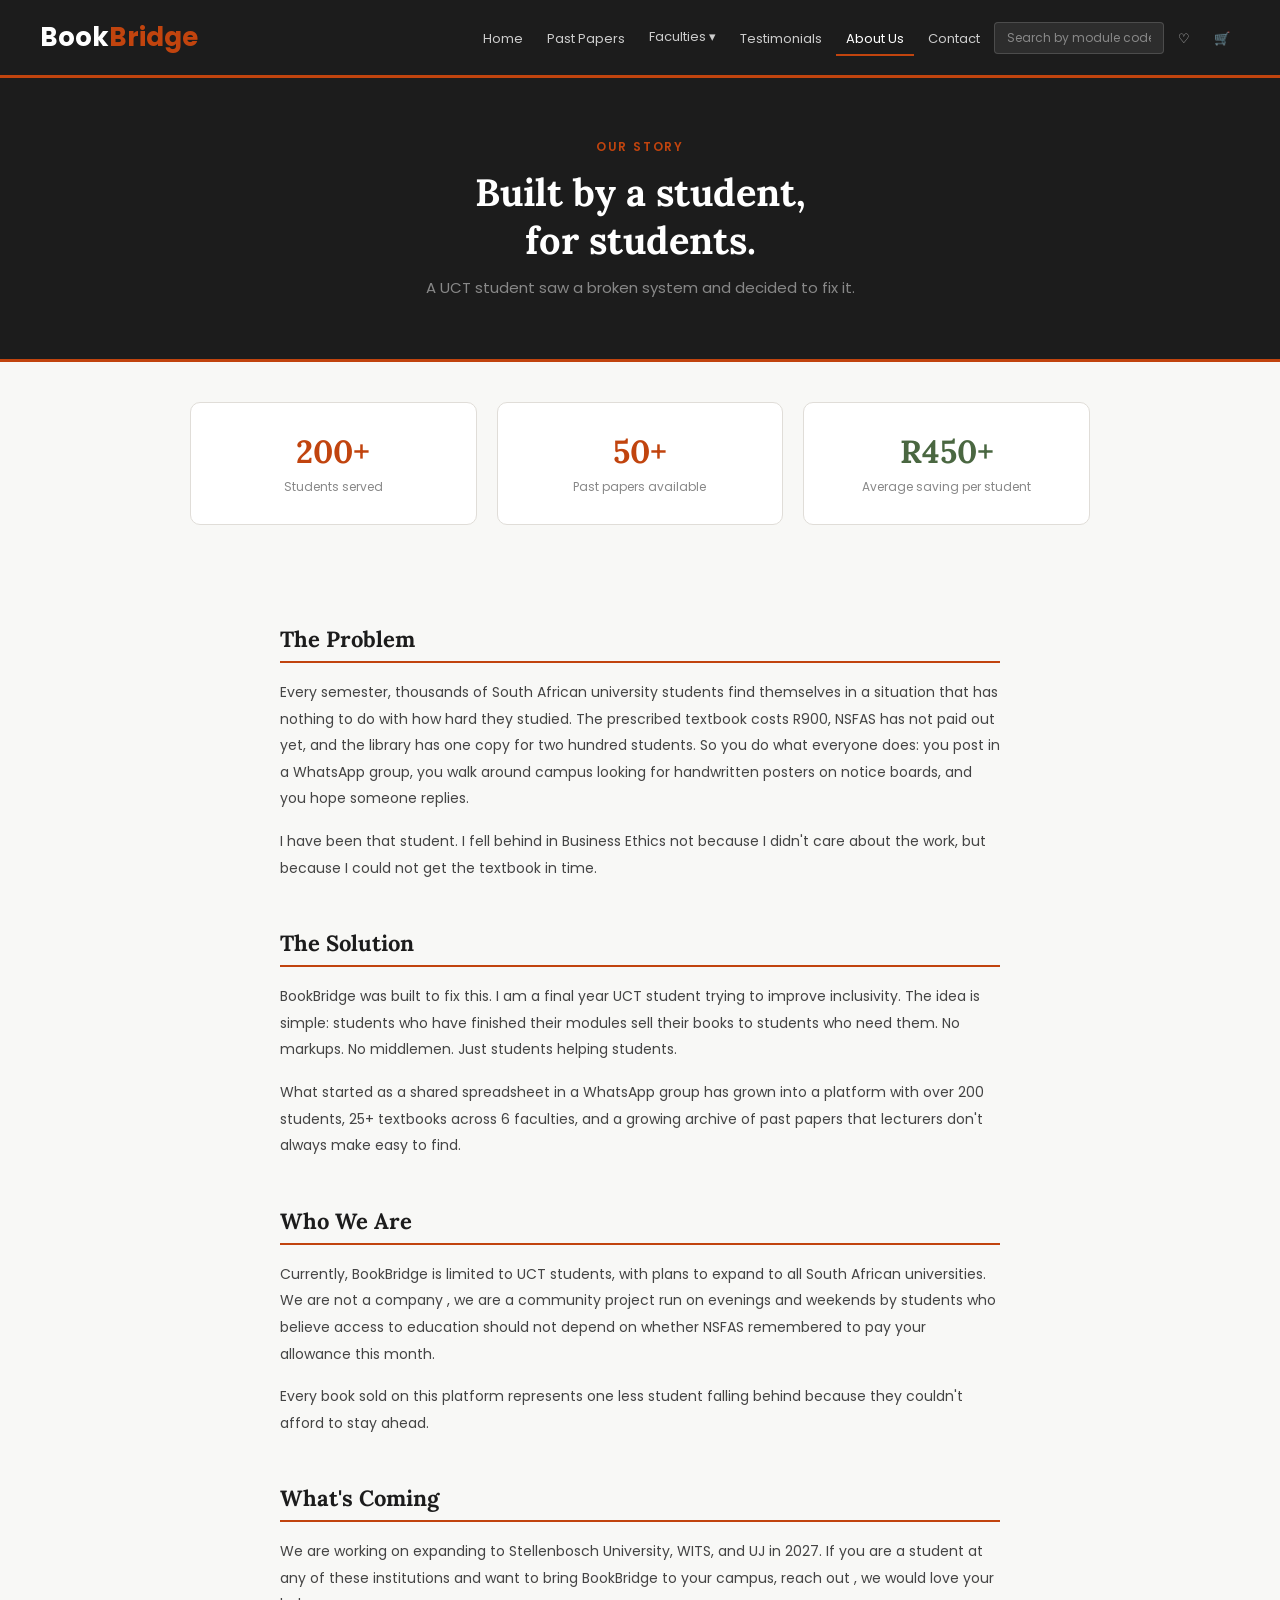
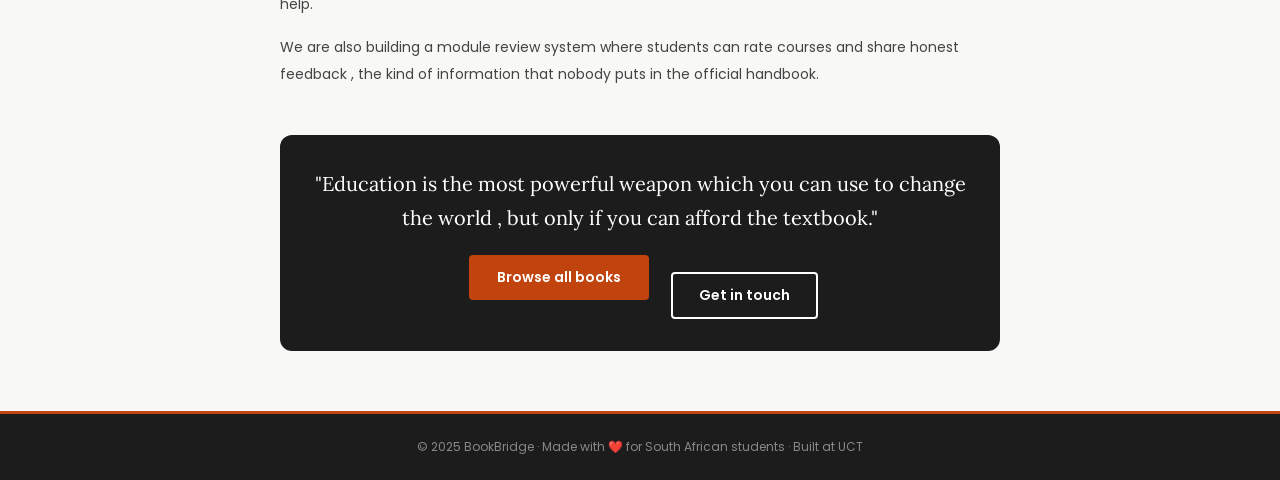
==== commit 9ae6056b: "first commit" ====
--- a/about.html
+++ b/about.html
@@ -76,18 +76,18 @@
 
     <div class="about-section reveal">
       <h2>Who We Are</h2>
-      <p>Currently, BookBridge is limited to UCT students, with plans to expand to all South African universities. We are not a company — we are a community project run on evenings and weekends by students who believe access to education should not depend on whether NSFAS remembered to pay your allowance this month.</p>
+      <p>Currently, BookBridge is limited to UCT students, with plans to expand to all South African universities. We are not a company , we are a community project run on evenings and weekends by students who believe access to education should not depend on whether NSFAS remembered to pay your allowance this month.</p>
       <p>Every book sold on this platform represents one less student falling behind because they couldn't afford to stay ahead.</p>
     </div>
 
     <div class="about-section reveal">
       <h2>What's Coming</h2>
-      <p>We are working on expanding to Stellenbosch University, WITS, and UJ in 2027. If you are a student at any of these institutions and want to bring BookBridge to your campus, reach out — we would love your help.</p>
-      <p>We are also building a module review system where students can rate courses and share honest feedback — the kind of information that nobody puts in the official handbook.</p>
+      <p>We are working on expanding to Stellenbosch University, WITS, and UJ in 2027. If you are a student at any of these institutions and want to bring BookBridge to your campus, reach out , we would love your help.</p>
+      <p>We are also building a module review system where students can rate courses and share honest feedback , the kind of information that nobody puts in the official handbook.</p>
     </div>
 
     <div style="background: #1C1C1C; border-radius: 12px; padding: 32px; margin-top: 40px; text-align:center; animation: fadeIn 0.6s ease;" class="reveal">
-      <p style="font-family:'Lora',serif;font-size:20px;color:white;line-height:1.7;margin-bottom:20px;">"Education is the most powerful weapon which you can use to change the world — but only if you can afford the textbook."</p>
+      <p style="font-family:'Lora',serif;font-size:20px;color:white;line-height:1.7;margin-bottom:20px;">"Education is the most powerful weapon which you can use to change the world , but only if you can afford the textbook."</p>
       <a href="shop.html" class="btn-main">Browse all books</a>
       <a href="contact.html" class="btn-outline" style="margin-left:12px;">Get in touch</a>
     </div>
